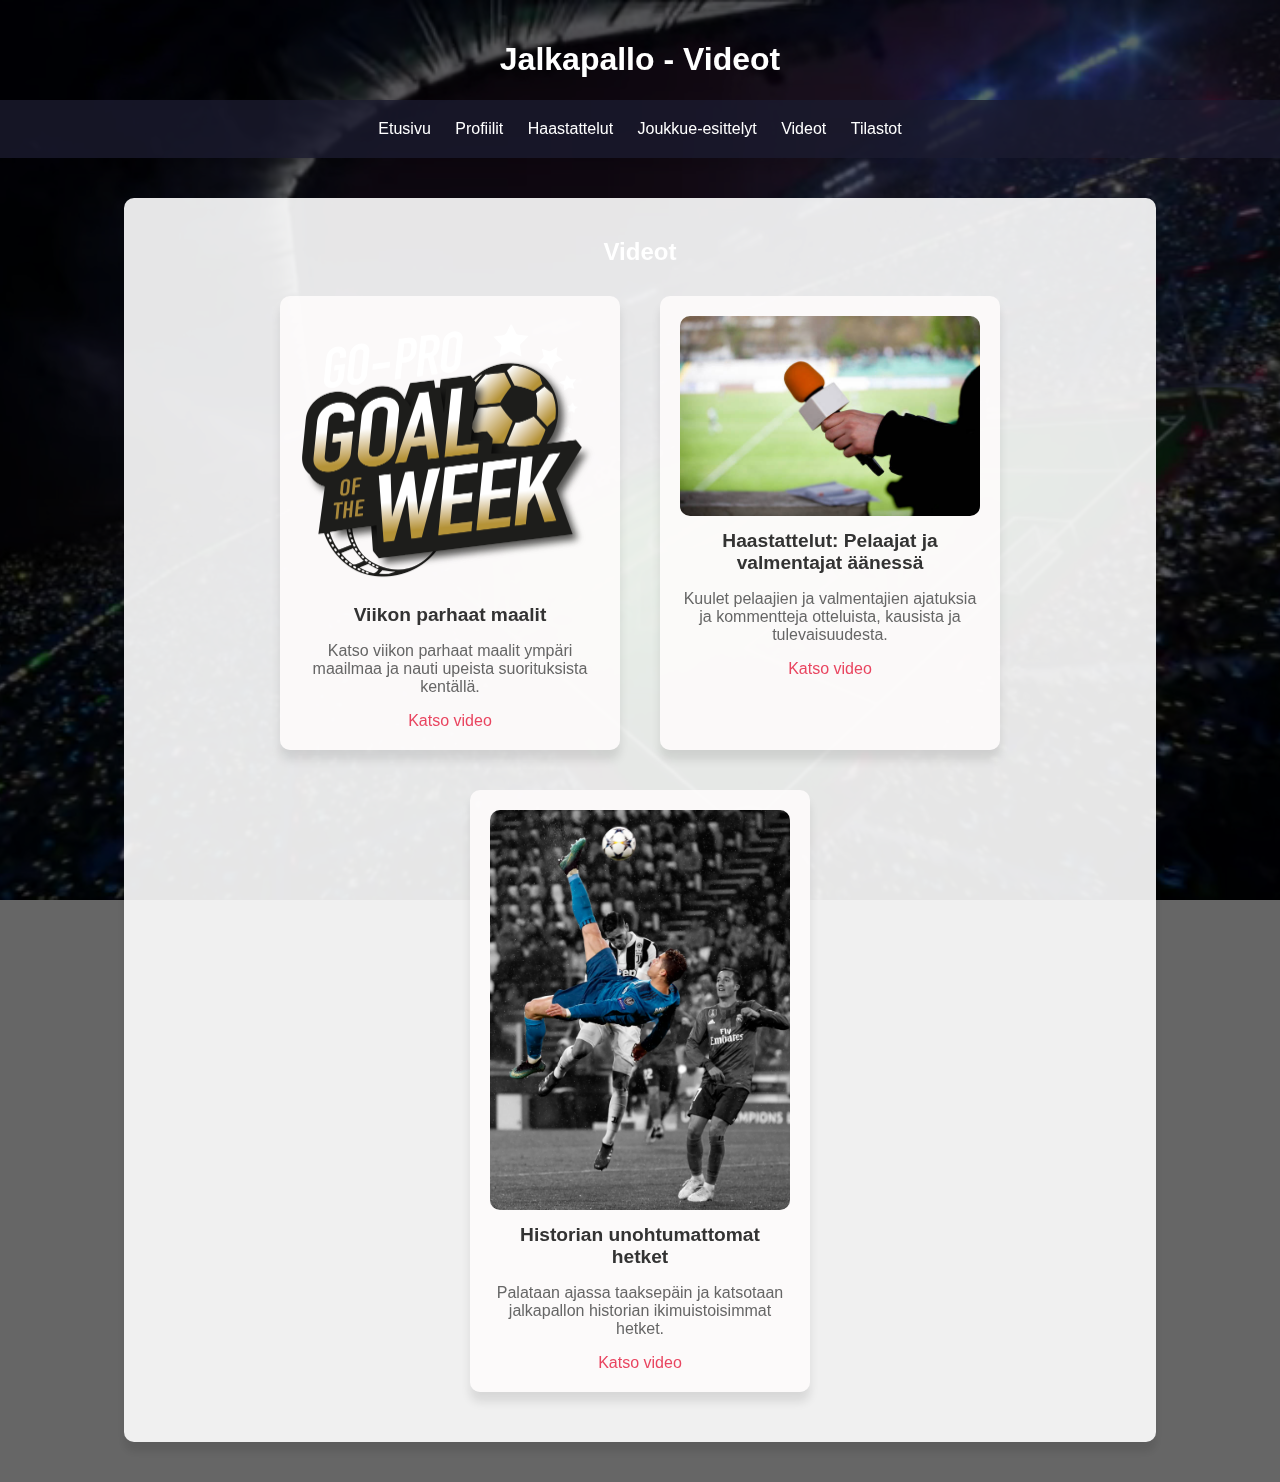
==== fifth.html @ da9f6859 "Add files via upload" ====
<!DOCTYPE html>
<html lang="fi">
<head>
    <meta charset="UTF-8">
    <meta name="viewport" content="width=device-width, initial-scale=1.0">
    <title>Videot - Jalkapallo</title>
    <style>
        body {
            font-family: Arial, sans-serif;
            margin: 0;
            padding: 0;
            overflow-x: hidden;
            color: #333;
        }

        .video-container {
            position: fixed;
            top: 0;
            left: 0;
            width: 100%;
            height: 100%;
            overflow: hidden;
            z-index: -1;
        }

        .video-container video {
            position: absolute;
            top: 50%;
            left: 50%;
            width: 100%;
            height: 100%;
            object-fit: cover;
            transform: translate(-50%, -50%);
        }

        .content-container {
            position: relative;
            z-index: 1;
            display: flex;
            flex-direction: column;
            align-items: center;
            padding: 20px;
            background: rgba(0, 0, 0, 0.6);
            min-height: 100vh;
            box-sizing: border-box;
        }

        h1, h2 {
            color: #fff;
            text-align: center;
        }

        .nav-main {
            background-color: rgba(26, 26, 46, 0.8);
            color: #e94560;
            padding: 20px;
            text-align: center;
            width: 100%;
            box-shadow: 0px 10px 10px rgba(0,0,0,0.1);
            margin-bottom: 20px;
        }

        .nav-main a {
            margin: 0 10px;
            text-decoration: none;
            color: white;
        }

        .nav-main a:hover {
            color: red;
        }

        .content {
            background-color: rgba(255, 255, 255, 0.9);
            padding: 20px;
            border-radius: 10px;
            box-shadow: 0px 10px 10px rgba(0,0,0,0.1);
            margin: 20px;
            width: 80%;
            text-align: center;
        }

        .videos-container {
            display: flex;
            gap: 20px;
            justify-content: center;
            flex-wrap: wrap;
            margin: 20px 0;
        }

        .video-item {
            background-color: rgba(253, 251, 251, 0.9);
            border-radius: 10px;
            box-shadow: 0px 10px 10px rgba(0,0,0,0.1);
            padding: 20px;
            max-width: 300px;
            text-align: center;
            margin: 10px;
        }

        .video-item img {
            width: 100%;
            border-radius: 10px;
        }

        .video-item h5 {
            margin: 10px 0;
            font-size: 1.2em;
            color: #333;
        }

        .video-item p {
            font-size: 1em;
            color: #666;
        }

        .video-item a {
            color: #e94560;
            text-decoration: none;
        }

        .video-item a:hover {
            text-decoration: underline;
        }
    </style>
</head>
<body>
    <div class="video-container">
        <video autoplay loop muted playsinline>
            <source src="video.mp4" type="video/mp4">
        </video>
    </div>
    <div class="content-container">
        <h1>Jalkapallo - Videot</h1>
        <nav class="nav-main">
            <a href="index.html">Etusivu</a>
            <a href="second.html">Profiilit</a>
            <a href="third.html">Haastattelut</a>
            <a href="fourth.html">Joukkue-esittelyt</a>
            <a href="fifth.html">Videot</a>
            <a href="sixth.html">Tilastot </a>
        </nav>
        <div class="content">
            <h2>Videot</h2>
            <div class="videos-container">
                <div class="video-item">
                    <img src="goal-of-the-week.png" alt="Viikon parhaat maalit">
                    <h5>Viikon parhaat maalit</h5>
                    <p>Katso viikon parhaat maalit ympäri maailmaa ja nauti upeista suorituksista kentällä.</p>
                    <a href="https://www.youtube.com/results?search_query=week+best+goals">Katso video</a>
                </div>
                <div class="video-item">
                    <img src="interviews.jpg" alt="Haastattelut">
                    <h5>Haastattelut: Pelaajat ja valmentajat äänessä</h5>
                    <p>Kuulet pelaajien ja valmentajien ajatuksia ja kommentteja otteluista, kausista ja tulevaisuudesta.</p>
                    <a href="https://www.youtube.com/results?search_query=player+and+coach+interviews">Katso video</a>
                </div>
                <div class="video-item">
                    <img src="goal.webp" alt="Historian hetket">
                    <h5>Historian unohtumattomat hetket</h5>
                    <p>Palataan ajassa taaksepäin ja katsotaan jalkapallon historian ikimuistoisimmat hetket.</p>
                    <a href="https://www.youtube.com/results?search_query=unforgettable+football+moments">Katso video</a>
                </div>
            </div>
        </div>
    </div>
</body>
</html>
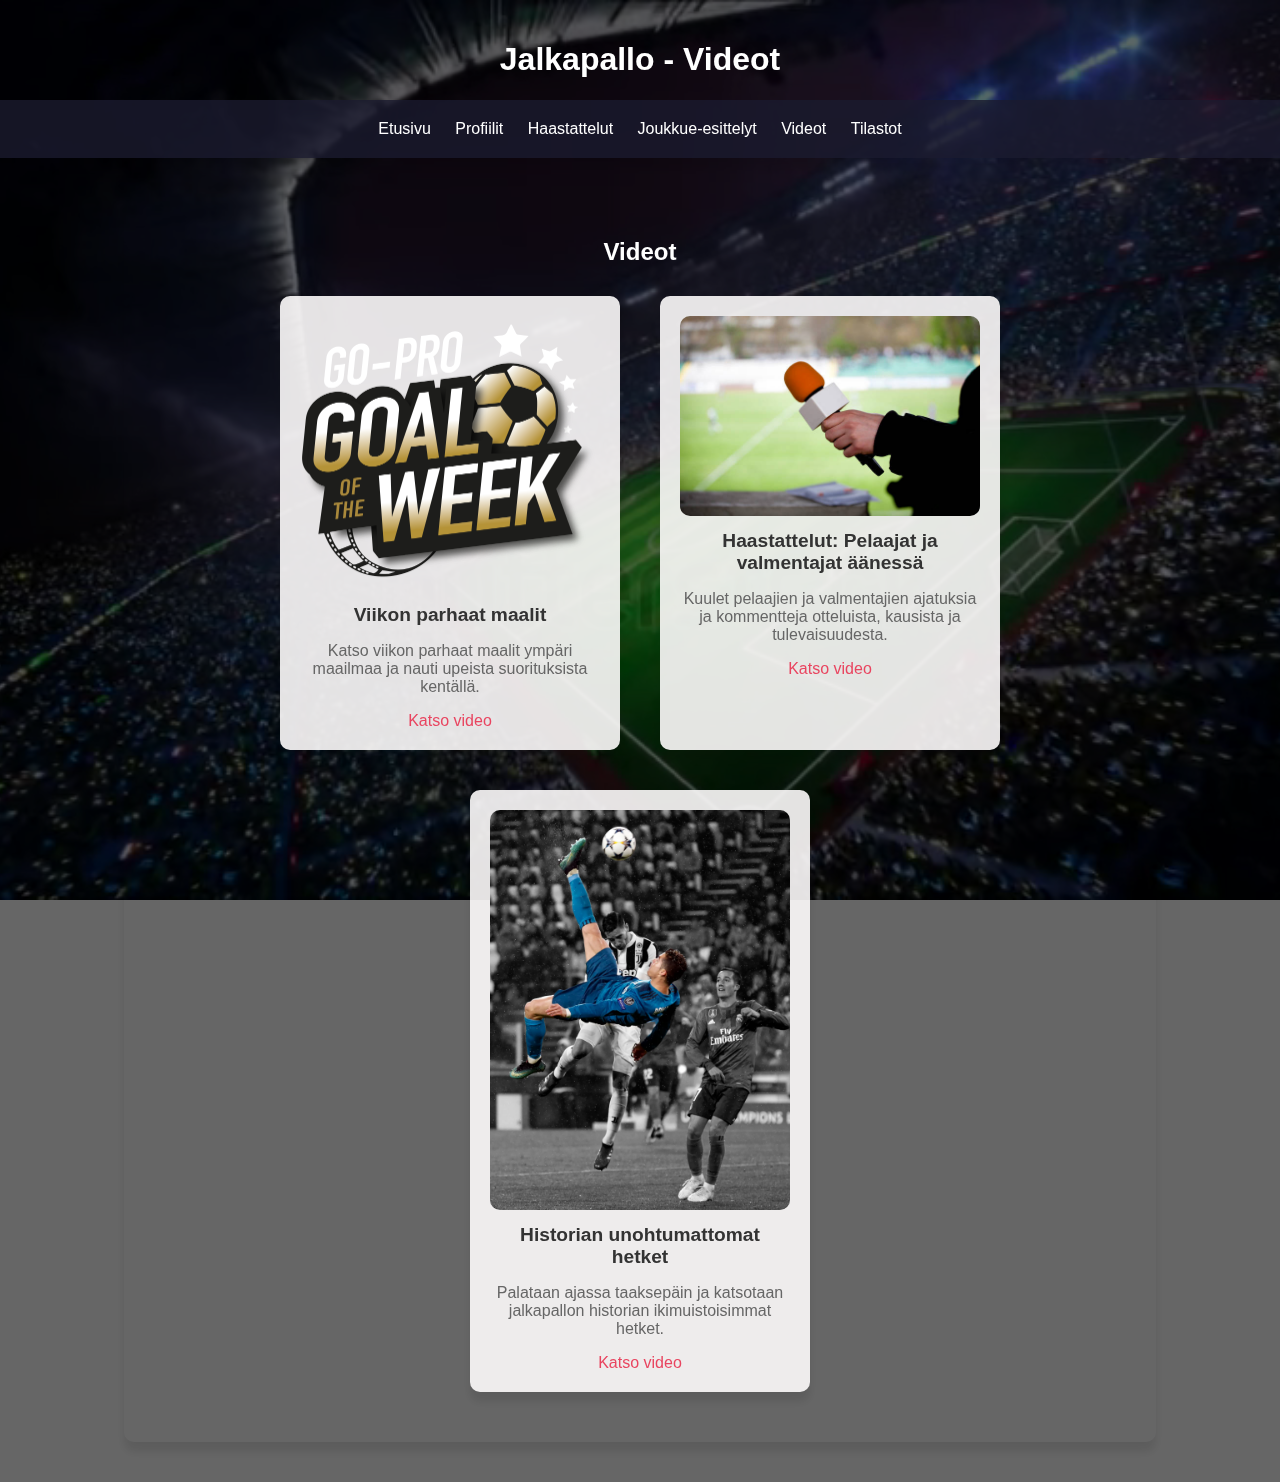
==== commit 1a6937be: "Add files via upload" ====
--- a/fifth.html
+++ b/fifth.html
@@ -71,7 +71,6 @@
         }
 
         .content {
-            background-color: rgba(255, 255, 255, 0.9);
             padding: 20px;
             border-radius: 10px;
             box-shadow: 0px 10px 10px rgba(0,0,0,0.1);
@@ -161,8 +160,5 @@
                     <p>Palataan ajassa taaksepäin ja katsotaan jalkapallon historian ikimuistoisimmat hetket.</p>
                     <a href="https://www.youtube.com/results?search_query=unforgettable+football+moments">Katso video</a>
                 </div>
-            </div>
-        </div>
-    </div>
 </body>
 </html>
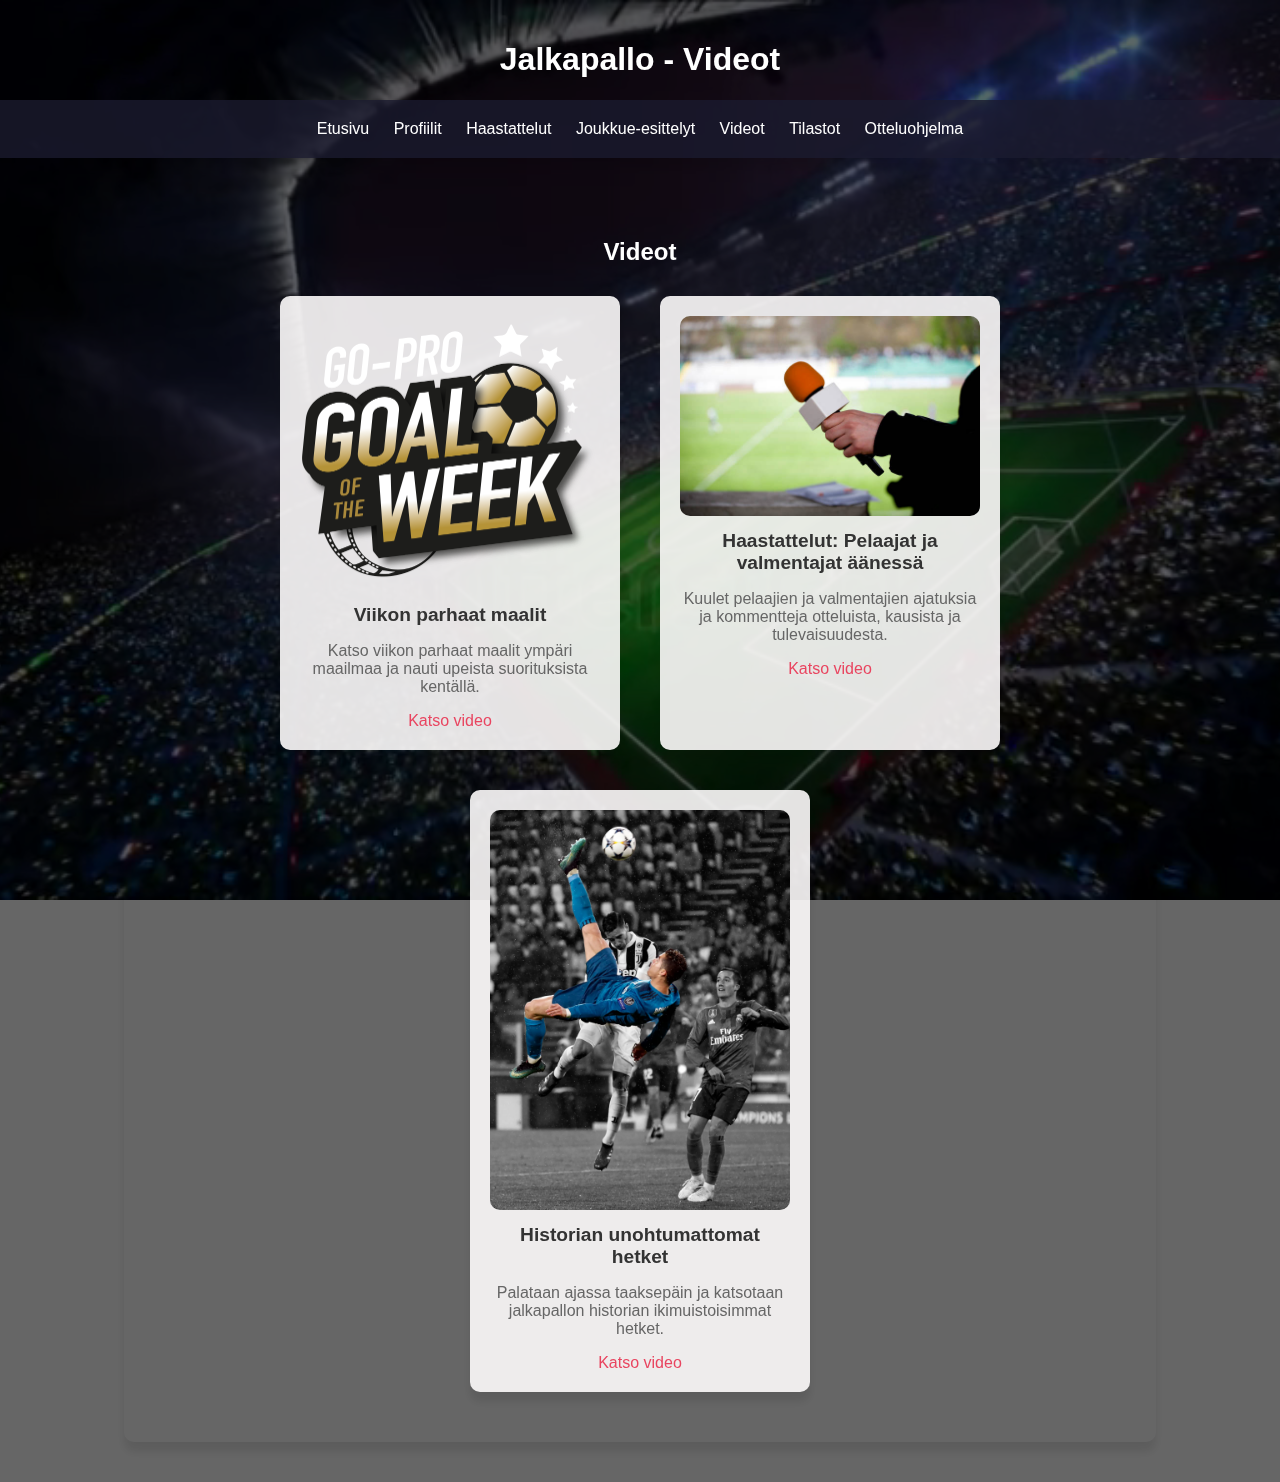
==== commit 0ffe32fc: "Add files via upload" ====
--- a/fifth.html
+++ b/fifth.html
@@ -138,6 +138,7 @@
             <a href="fourth.html">Joukkue-esittelyt</a>
             <a href="fifth.html">Videot</a>
             <a href="sixth.html">Tilastot </a>
+            <a href="seven.html">Otteluohjelma</a>
         </nav>
         <div class="content">
             <h2>Videot</h2>
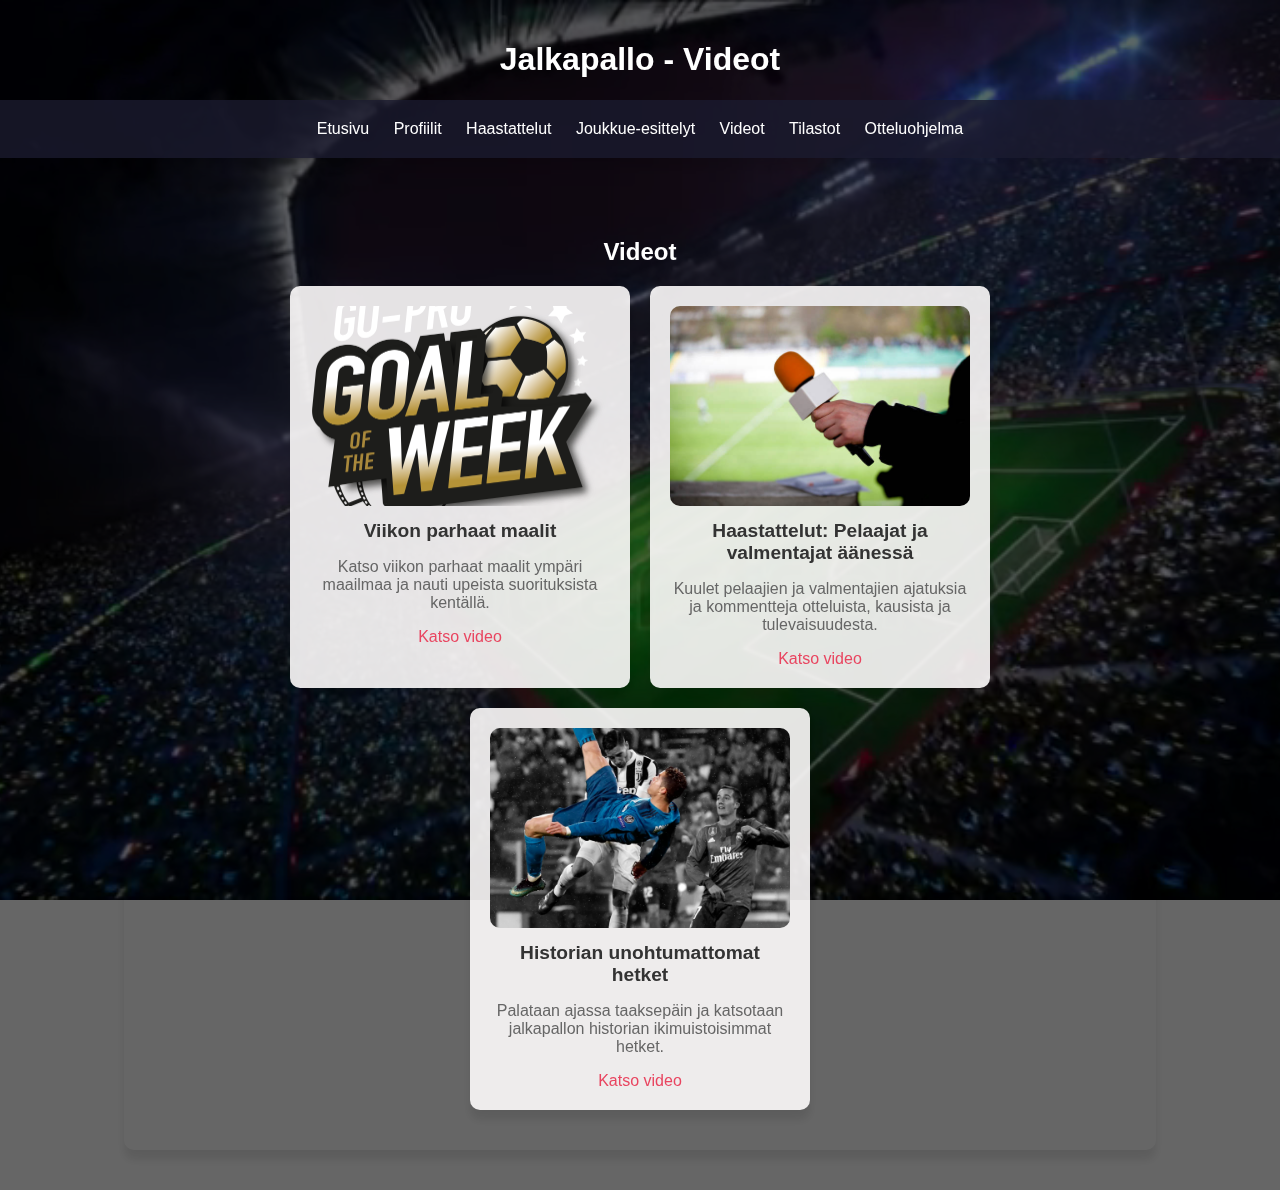
==== commit 70c79e75: "Add files via upload" ====
--- a/fifth.html
+++ b/fifth.html
@@ -92,13 +92,14 @@
             border-radius: 10px;
             box-shadow: 0px 10px 10px rgba(0,0,0,0.1);
             padding: 20px;
+            text-align: center;
             max-width: 300px;
-            text-align: center;
-            margin: 10px;
         }
 
         .video-item img {
             width: 100%;
+            height: 200px;
+            object-fit: cover;
             border-radius: 10px;
         }
 
@@ -137,7 +138,7 @@
             <a href="third.html">Haastattelut</a>
             <a href="fourth.html">Joukkue-esittelyt</a>
             <a href="fifth.html">Videot</a>
-            <a href="sixth.html">Tilastot </a>
+            <a href="sixth.html">Tilastot</a>
             <a href="seven.html">Otteluohjelma</a>
         </nav>
         <div class="content">
@@ -161,5 +162,8 @@
                     <p>Palataan ajassa taaksepäin ja katsotaan jalkapallon historian ikimuistoisimmat hetket.</p>
                     <a href="https://www.youtube.com/results?search_query=unforgettable+football+moments">Katso video</a>
                 </div>
+            </div>
+        </div>
+    </div>
 </body>
-</html>
+</html>